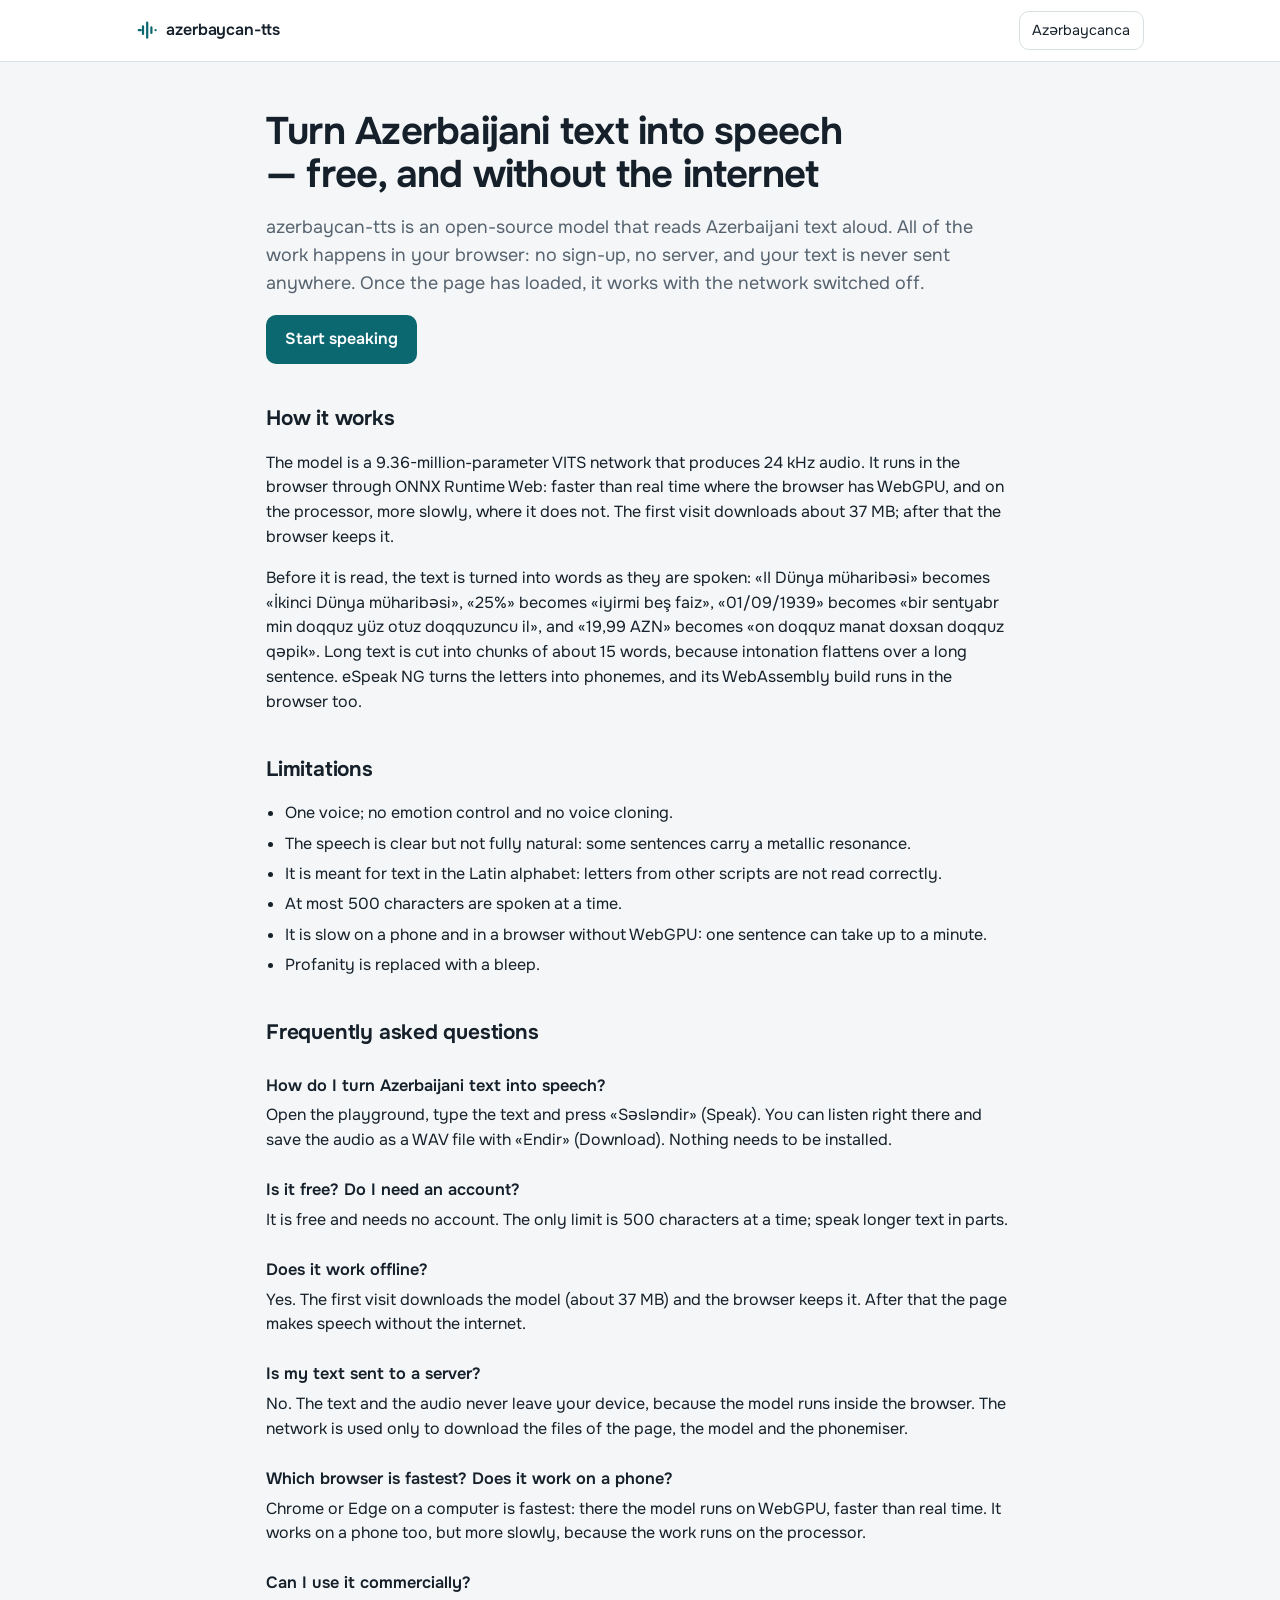
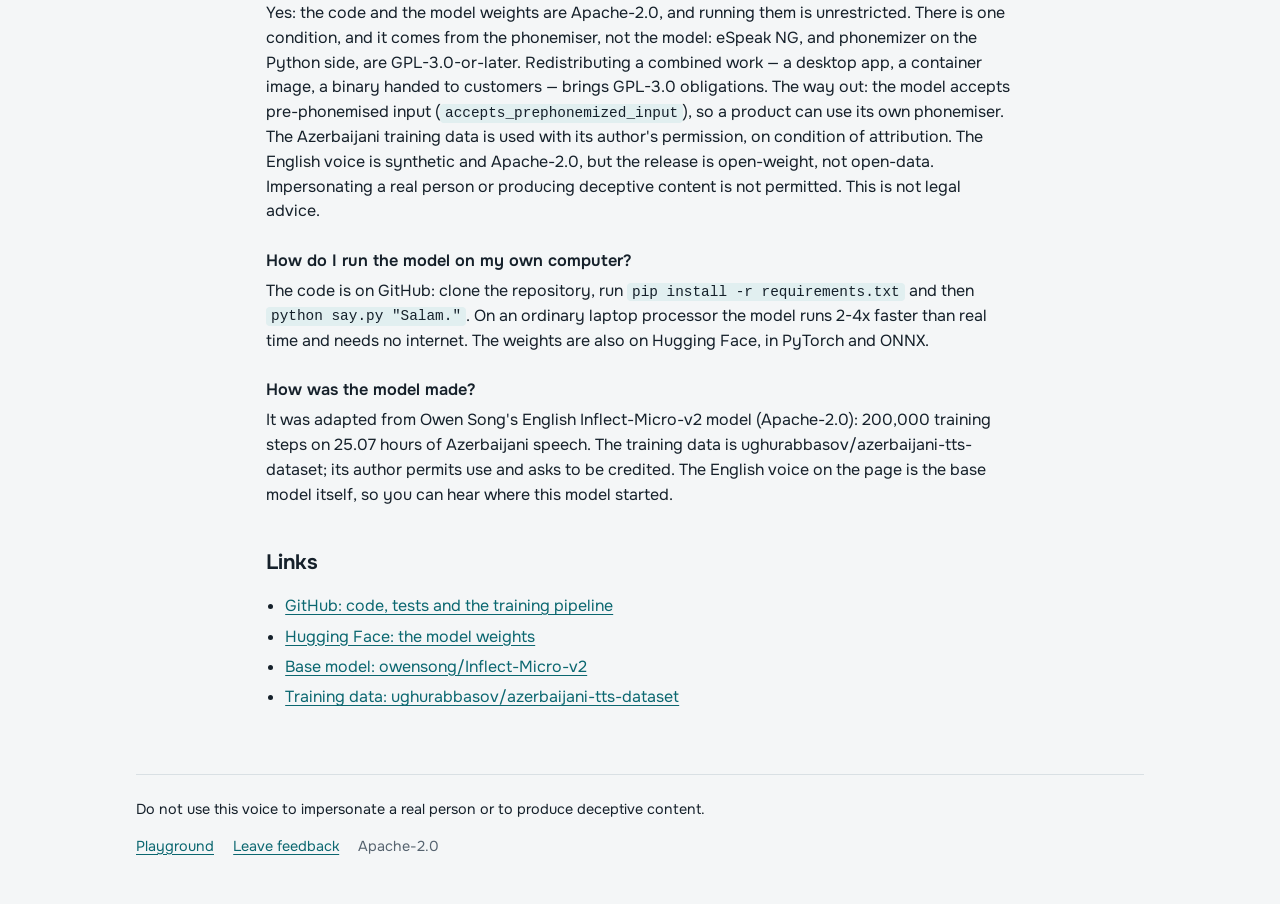
==== web/about-en.html @ 56ffc5d5 "feat(web): make the playground readable by search engines and AI crawlers Most AI crawlers run no Ja" ====
<!doctype html>
<html lang="en">
  <head>
    <meta charset="utf-8" />
    <meta name="viewport" content="width=device-width, initial-scale=1, viewport-fit=cover" />
    <title>Azerbaijani text-to-speech, free and offline: how it works</title>
    <!-- Static on purpose: most AI crawlers run no script. about.html says the
         same in Azerbaijani; tests/test_seo.mjs checks both, and the FAQ markup. -->
    <meta name="description" content="Free Azerbaijani text-to-speech that runs in your browser: how it works, whether it works offline, where your text goes, commercial use and the model's limits." />
    <link rel="canonical" href="https://ilqarrrr-inflect-micro-v2-azerbaijan.static.hf.space/about-en.html" />
    <link rel="alternate" hreflang="az" href="https://ilqarrrr-inflect-micro-v2-azerbaijan.static.hf.space/about.html" />
    <link rel="alternate" hreflang="en" href="https://ilqarrrr-inflect-micro-v2-azerbaijan.static.hf.space/about-en.html" />
    <link rel="alternate" hreflang="x-default" href="https://ilqarrrr-inflect-micro-v2-azerbaijan.static.hf.space/about.html" />
    <meta property="og:type" content="website" />
    <meta property="og:site_name" content="azerbaycan-tts" />
    <meta property="og:locale" content="en_US" />
    <meta property="og:locale:alternate" content="az_AZ" />
    <meta property="og:title" content="Azerbaijani text-to-speech, free and offline: how it works" />
    <meta property="og:description" content="Free Azerbaijani text-to-speech that runs in your browser: how it works, offline use, where your text goes and commercial use." />
    <meta property="og:url" content="https://ilqarrrr-inflect-micro-v2-azerbaijan.static.hf.space/about-en.html" />
    <meta property="og:image" content="https://cdn-thumbnails.huggingface.co/social-thumbnails/spaces/ilqarrrr/Inflect_Micro_v2_Azerbaijan.png" />
    <meta name="twitter:card" content="summary_large_image" />
    <meta name="theme-color" content="#f4f6f7" media="(prefers-color-scheme: light)" />
    <meta name="theme-color" content="#0f1519" media="(prefers-color-scheme: dark)" />
    <script src="./js/page/theme-boot.js"></script>
    <link rel="preconnect" href="https://fonts.googleapis.com" />
    <link rel="preconnect" href="https://fonts.gstatic.com" crossorigin />
    <link rel="stylesheet" href="https://fonts.googleapis.com/css2?family=Onest:wght@400;500;600;700&display=swap" />
    <link rel="stylesheet" href="./css/tokens.css" />
    <link rel="stylesheet" href="./css/page/base.css" />
    <link rel="stylesheet" href="./css/page/topbar.css" />
    <link rel="stylesheet" href="./css/page/footer.css" />
    <link rel="stylesheet" href="./css/page/about.css" />
    <link rel="icon" href="./favicon.svg" type="image/svg+xml" />
    <script type="application/ld+json">
      { "@context": "https://schema.org", "@type": "FAQPage", "inLanguage": "en", "mainEntity": [
        { "@type": "Question", "name": "How do I turn Azerbaijani text into speech?",
          "acceptedAnswer": { "@type": "Answer", "text": "Open the playground, type the text and press «Səsləndir» (Speak). You can listen right there and save the audio as a WAV file with «Endir» (Download). Nothing needs to be installed." } },
        { "@type": "Question", "name": "Is it free? Do I need an account?",
          "acceptedAnswer": { "@type": "Answer", "text": "It is free and needs no account. The only limit is 500 characters at a time; speak longer text in parts." } },
        { "@type": "Question", "name": "Does it work offline?",
          "acceptedAnswer": { "@type": "Answer", "text": "Yes. The first visit downloads the model (about 37 MB) and the browser keeps it. After that the page makes speech without the internet." } },
        { "@type": "Question", "name": "Is my text sent to a server?",
          "acceptedAnswer": { "@type": "Answer", "text": "No. The text and the audio never leave your device, because the model runs inside the browser. The network is used only to download the files of the page, the model and the phonemiser." } },
        { "@type": "Question", "name": "Which browser is fastest? Does it work on a phone?",
          "acceptedAnswer": { "@type": "Answer", "text": "Chrome or Edge on a computer is fastest: there the model runs on WebGPU, faster than real time. It works on a phone too, but more slowly, because the work runs on the processor." } },
        { "@type": "Question", "name": "Can I use it commercially?",
          "acceptedAnswer": { "@type": "Answer", "text": "Yes: the code and the model weights are Apache-2.0, and running them is unrestricted. There is one condition, and it comes from the phonemiser, not the model: eSpeak NG, and phonemizer on the Python side, are GPL-3.0-or-later. Redistributing a combined work — a desktop app, a container image, a binary handed to customers — brings GPL-3.0 obligations. The way out: the model accepts pre-phonemised input (accepts_prephonemized_input), so a product can use its own phonemiser. The Azerbaijani training data is used with its author's permission, on condition of attribution. The English voice is synthetic and Apache-2.0, but the release is open-weight, not open-data. Impersonating a real person or producing deceptive content is not permitted. This is not legal advice." } },
        { "@type": "Question", "name": "How do I run the model on my own computer?",
          "acceptedAnswer": { "@type": "Answer", "text": "The code is on GitHub: clone the repository, run pip install -r requirements.txt and then python say.py \"Salam.\". On an ordinary laptop processor the model runs 2-4x faster than real time and needs no internet. The weights are also on Hugging Face, in PyTorch and ONNX." } },
        { "@type": "Question", "name": "How was the model made?",
          "acceptedAnswer": { "@type": "Answer", "text": "It was adapted from Owen Song's English Inflect-Micro-v2 model (Apache-2.0): 200,000 training steps on 25.07 hours of Azerbaijani speech. The training data is ughurabbasov/azerbaijani-tts-dataset; its author permits use and asks to be credited. The English voice on the page is the base model itself, so you can hear where this model started." } }
      ] }
    </script>
  </head>
  <body>
    <a class="skip-link" href="#content">Skip to the content</a>

    <header class="topbar">
      <a class="brand" href="./index.html" translate="no">
        <svg class="brand-mark" viewBox="0 0 24 24" aria-hidden="true" focusable="false">
          <path d="M3 12h2M7.5 8v8M12 4v16M16.5 9v6M21 12h0" />
        </svg>
        <span class="brand-name">azerbaycan-tts</span>
      </a>
      <a class="about-lang" href="./about.html" hreflang="az" lang="az">Azərbaycanca</a>
    </header>

    <main id="content" class="about">
      <h1>Turn Azerbaijani text into speech — free, and without the internet</h1>
      <p class="lead">
        <span translate="no">azerbaycan-tts</span> is an open-source model that reads Azerbaijani text aloud. All
        of the work happens in your browser: no sign-up, no server, and your text is
        never sent anywhere. Once the page has loaded, it works with the network
        switched off.
      </p>
      <p><a class="cta" href="./index.html">Start speaking</a></p>

      <section aria-labelledby="how">
        <h2 id="how">How it works</h2>
        <p>
          The model is a 9.36-million-parameter VITS network that produces 24&nbsp;kHz audio.
          It runs in the browser through ONNX Runtime Web: faster than real time where
          the browser has WebGPU, and on the processor, more slowly, where it does not.
          The first visit downloads about 37&nbsp;MB; after that the browser keeps it.
        </p>
        <p>
          Before it is read, the text is turned into words as they are spoken: «II Dünya
          müharibəsi» becomes «İkinci Dünya müharibəsi», «25%» becomes «iyirmi beş
          faiz», «01/09/1939» becomes «bir sentyabr min doqquz yüz otuz doqquzuncu il»,
          and «19,99 AZN» becomes «on doqquz manat doxsan doqquz qəpik». Long text is cut
          into chunks of about 15 words, because intonation flattens over a long
          sentence. eSpeak NG turns the letters into phonemes, and its WebAssembly build
          runs in the browser too.
        </p>
      </section>

      <section aria-labelledby="limits">
        <h2 id="limits">Limitations</h2>
        <ul>
          <li>One voice; no emotion control and no voice cloning.</li>
          <li>The speech is clear but not fully natural: some sentences carry a metallic resonance.</li>
          <li>It is meant for text in the Latin alphabet: letters from other scripts are not read correctly.</li>
          <li>At most 500 characters are spoken at a time.</li>
          <li>It is slow on a phone and in a browser without WebGPU: one sentence can take up to a minute.</li>
          <li>Profanity is replaced with a bleep.</li>
        </ul>
      </section>

      <section id="faq" aria-labelledby="faq-title">
        <h2 id="faq-title">Frequently asked questions</h2>

        <h3>How do I turn Azerbaijani text into speech?</h3>
        <p>
          Open the playground, type the text and press «Səsləndir» (Speak). You can
          listen right there and save the audio as a WAV file with «Endir» (Download).
          Nothing needs to be installed.
        </p>

        <h3>Is it free? Do I need an account?</h3>
        <p>
          It is free and needs no account. The only limit is 500 characters at a time;
          speak longer text in parts.
        </p>

        <h3>Does it work offline?</h3>
        <p>
          Yes. The first visit downloads the model (about 37&nbsp;MB) and the browser keeps
          it. After that the page makes speech without the internet.
        </p>

        <h3>Is my text sent to a server?</h3>
        <p>
          No. The text and the audio never leave your device, because the model runs
          inside the browser. The network is used only to download the files of the
          page, the model and the phonemiser.
        </p>

        <h3>Which browser is fastest? Does it work on a phone?</h3>
        <p>
          Chrome or Edge on a computer is fastest: there the model runs on WebGPU,
          faster than real time. It works on a phone too, but more slowly, because the
          work runs on the processor.
        </p>

        <h3>Can I use it commercially?</h3>
        <p>
          Yes: the code and the model weights are Apache-2.0, and running them is
          unrestricted. There is one condition, and it comes from the phonemiser, not
          the model: eSpeak NG, and phonemizer on the Python side, are
          GPL-3.0-or-later. Redistributing a combined work — a desktop app, a container
          image, a binary handed to customers — brings GPL-3.0 obligations. The way
          out: the model accepts pre-phonemised input
          (<code translate="no">accepts_prephonemized_input</code>), so a product can use its own
          phonemiser. The Azerbaijani training data is used with its author's
          permission, on condition of attribution. The English voice is synthetic and
          Apache-2.0, but the release is open-weight, not open-data. Impersonating a
          real person or producing deceptive content is not permitted. This is not
          legal advice.
        </p>

        <h3>How do I run the model on my own computer?</h3>
        <p>
          The code is on GitHub: clone the repository, run
          <code translate="no">pip install -r requirements.txt</code> and then
          <code translate="no">python say.py "Salam."</code>. On an ordinary laptop processor the
          model runs 2-4x faster than real time and needs no internet. The weights are
          also on Hugging Face, in PyTorch and ONNX.
        </p>

        <h3>How was the model made?</h3>
        <p>
          It was adapted from Owen Song's English Inflect-Micro-v2 model (Apache-2.0):
          200,000 training steps on 25.07 hours of Azerbaijani speech. The training
          data is ughurabbasov/azerbaijani-tts-dataset; its author permits use and asks
          to be credited. The English voice on the page is the base model itself, so you
          can hear where this model started.
        </p>
      </section>

      <section aria-labelledby="links">
        <h2 id="links">Links</h2>
        <ul>
          <li><a href="https://github.com/HuseynliIlqar/Inflect_Micro_v2_Azerbaijan">GitHub: code, tests and the training pipeline</a></li>
          <li><a href="https://huggingface.co/ilqarrrr/Inflect_Micro_v2_Azerbaijan">Hugging Face: the model weights</a></li>
          <li><a href="https://huggingface.co/owensong/Inflect-Micro-v2">Base model: owensong/Inflect-Micro-v2</a></li>
          <li><a href="https://huggingface.co/datasets/ughurabbasov/azerbaijani-tts-dataset">Training data: ughurabbasov/azerbaijani-tts-dataset</a></li>
        </ul>
      </section>
    </main>

    <footer class="page-foot">
      <p>Do not use this voice to impersonate a real person or to produce deceptive content.</p>
      <p class="note links">
        <a href="./index.html">Playground</a>
        <a href="https://huggingface.co/spaces/ilqarrrr/Inflect_Micro_v2_Azerbaijan/discussions">Leave feedback</a>
        <span>Apache-2.0</span>
      </p>
    </footer>
  </body>
</html>
---- web/css/tokens.css ----
/* Design tokens: one light set, then the dark set twice -- once for a device
   in dark mode, once for a visitor who picked dark. Keep the three in sync. */

:root {
  color-scheme: light dark;

  --ink: #15202a;
  --ink-soft: #56636f;
  --paper: #f4f6f7;
  --panel: #ffffff;
  --line: #d9e0e4;
  --accent: #0b6770;
  --accent-ink: #ffffff;
  --accent-soft: #e1eff0;
  --focus: #0b6770;
  --wave-rest: #8a979f;
  /* Form fields need a 3:1 boundary (WCAG 1.4.11); --line is for dividers. */
  --field-line: #7f8c95;
  /* The mode banner: fast mode and fallbacks are warnings, not errors. */
  --warn-bg: #fff5e0;
  --warn-line: #e0a23c;
  --warn-ink: #5a3a00;
  /* The device check: green when WebGPU runs, red when one thread must do. */
  --good-bg: #e8f6ec;
  --good-line: #2f9e55;
  --good-ink: #0f4d25;
  --bad-bg: #fdecec;
  --bad-line: #d24b4b;
  --bad-ink: #6e1414;

  --radius: 10px;
  --radius-lg: 16px;
  --gap: 1rem;
  --gutter: max(16px, env(safe-area-inset-left));
  --stage: 1040px;
  --measure: 68ch;
  --font: "Onest", ui-sans-serif, system-ui, "Segoe UI", Roboto, sans-serif;
  --mono: ui-monospace, SFMono-Regular, Menlo, Consolas, monospace;
}

/* Dark follows the device unless the visitor picked light; `data-theme` is set
   by js/ui/theme.js (and js/page/theme-boot.js, before first paint). */
@media (prefers-color-scheme: dark) {
  :root:not([data-theme="light"]) {
    --ink: #e4ebee;
    --ink-soft: #93a2ad;
    --paper: #0f1519;
    --panel: #151d22;
    --line: #243038;
    --accent: #56c2c8;
    --accent-ink: #052326;
    --accent-soft: #11302f;
    --focus: #7fd3d8;
    --wave-rest: #5f707b;
    --field-line: #5f707b;
    --warn-bg: #2a2111;
    --warn-line: #9a6f22;
    --warn-ink: #f2d8a2;
    --good-bg: #10261a;
    --good-line: #2f8f52;
    --good-ink: #b6e8c6;
    --bad-bg: #2c1414;
    --bad-line: #b14545;
    --bad-ink: #f4c2c2;
  }
}

:root[data-theme="dark"] {
  color-scheme: dark;
  --ink: #e4ebee;
  --ink-soft: #93a2ad;
  --paper: #0f1519;
  --panel: #151d22;
  --line: #243038;
  --accent: #56c2c8;
  --accent-ink: #052326;
  --accent-soft: #11302f;
  --focus: #7fd3d8;
  --wave-rest: #5f707b;
  --field-line: #5f707b;
  --warn-bg: #2a2111;
  --warn-line: #9a6f22;
  --warn-ink: #f2d8a2;
  --good-bg: #10261a;
  --good-line: #2f8f52;
  --good-ink: #b6e8c6;
  --bad-bg: #2c1414;
  --bad-line: #b14545;
  --bad-ink: #f4c2c2;
}

:root[data-theme="light"] {
  color-scheme: light;
}
---- web/css/page/base.css ----
/* A quiet page with one loud thing: the waveform of what was just spoken.
   Caspian teal on cool paper; Onest for everything, monospace only where the
   text is literally machine input (the chunks, the diagnostics). */

* {
  box-sizing: border-box;
}

/* `hidden` must win over any `display` a class sets, e.g. `.ghost`. */
[hidden] {
  display: none !important;
}

body {
  margin: 0;
  touch-action: manipulation;
  -webkit-tap-highlight-color: transparent;
  padding-bottom: env(safe-area-inset-bottom);
  background: var(--paper);
  color: var(--ink);
  font: 16px/1.55 var(--font);
  -webkit-text-size-adjust: 100%;
}

h1 {
  margin: 0 0 0.4rem;
  max-width: 22ch;
  text-wrap: balance;
  font-size: clamp(1.6rem, 3.6vw, 2.4rem);
  font-weight: 650;
  line-height: 1.12;
  letter-spacing: -0.02em;
}

.section-title {
  margin: 0 0 0.9rem;
  font-size: 1.05rem;
  font-weight: 600;
  letter-spacing: -0.005em;
}

a {
  color: var(--accent);
  text-underline-offset: 0.18em;
}

a:hover {
  text-decoration-thickness: 2px;
}

:focus-visible {
  outline: 2px solid var(--focus);
  outline-offset: 2px;
}
---- web/css/page/topbar.css ----
/* -- the top bar: identity on the left, page settings on the right ----------- */

.topbar {
  display: flex;
  flex-wrap: wrap;
  gap: 0.6rem 1rem;
  align-items: center;
  justify-content: space-between;
  /* The bar spans the window; its contents line up with the stage below. */
  padding: 0.7rem max(var(--gutter), calc((100% - var(--stage)) / 2 + var(--gutter)));
  border-bottom: 1px solid var(--line);
  background: var(--panel);
}

.brand {
  display: inline-flex;
  gap: 0.5rem;
  align-items: center;
  margin: 0;
  font-weight: 600;
  letter-spacing: -0.01em;
}

.brand-mark {
  width: 1.4rem;
  height: 1.4rem;
  fill: none;
  stroke: var(--accent);
  stroke-width: 2.4;
  stroke-linecap: round;
}

.topbar-controls {
  display: flex;
  flex-wrap: wrap;
  gap: 0.5rem;
  align-items: center;
}
---- web/css/page/footer.css ----
/* The footer, the skip link, and text only a screen reader reads. */

.page-foot {
  max-width: var(--stage);
  margin: clamp(2.5rem, 6vw, 4rem) auto 0;
  padding: 1.5rem var(--gutter) 2rem;
  /* A rule as wide as the stage's content, not its padding. */
  background: linear-gradient(var(--line), var(--line)) center top /
    calc(100% - 2 * var(--gutter)) 1px no-repeat;
  font-size: 0.9rem;
  color: var(--ink-soft);
}

.page-foot > p:first-child {
  max-width: var(--measure);
  margin-top: 0;
  color: var(--ink);
}

.links {
  display: flex;
  flex-wrap: wrap;
  gap: 0.4rem 1.2rem;
}

.skip-link {
  position: absolute;
  left: -9999px;
  padding: 0.5rem 0.9rem;
  background: var(--accent);
  color: var(--accent-ink);
  border-radius: var(--radius);
}

.skip-link:focus-visible {
  left: 16px;
  top: 16px;
  z-index: 10;
}

.visually-hidden {
  position: absolute;
  width: 1px;
  height: 1px;
  padding: 0;
  margin: -1px;
  overflow: hidden;
  clip-path: inset(50%);
  white-space: nowrap;
}
---- web/css/page/about.css ----
/* The About pages: one readable column of prose under the playground's top
   bar. Linked last, after tokens, base, topbar and footer, so it only adds. */

.topbar .brand {
  color: var(--ink);
  text-decoration: none;
}

/* A jump to #faq or the skip link's #content leaves a little air above. */
.about [id] {
  scroll-margin-top: 1rem;
}

.about-lang {
  padding: 0.45rem 0.8rem;
  border: 1px solid var(--line);
  border-radius: var(--radius);
  color: inherit;
  font-size: 0.9rem;
  text-decoration: none;
}

.about {
  max-width: calc(var(--measure) + 2 * var(--gutter));
  margin: 0 auto;
  padding: clamp(1.5rem, 5vw, 3rem) var(--gutter) 0;
}

.about h1 {
  max-width: none;
  margin-bottom: 0.8rem;
}

.about h2,
.about h3 {
  text-wrap: balance;
}

.about h2 {
  margin: 2.4rem 0 0.7rem;
  font-size: 1.3rem;
  font-weight: 650;
  letter-spacing: -0.01em;
}

.about h3 {
  margin: 1.5rem 0 0.35rem;
  font-size: 1.02rem;
  font-weight: 600;
}

.about h3 + p {
  margin-top: 0;
}

.about ul {
  padding-left: 1.2rem;
}

.about li + li {
  margin-top: 0.35rem;
}

.about code {
  padding: 0.1em 0.35em;
  border-radius: 4px;
  background: var(--accent-soft);
  font-family: var(--mono);
  font-size: 0.9em;
  overflow-wrap: anywhere;
}

.lead {
  font-size: 1.12rem;
  color: var(--ink-soft);
}

.cta {
  display: inline-block;
  padding: 0.75rem 1.2rem;
  border-radius: var(--radius);
  background: var(--accent);
  color: var(--accent-ink);
  font-weight: 600;
  text-decoration: none;
}

/* Only where a pointer can hover, as on the playground. */
@media (hover: hover) {
  .about-lang:hover {
    border-color: var(--accent);
  }

  .topbar .brand:hover .brand-name {
    text-decoration: underline;
    text-underline-offset: 0.18em;
  }

  .cta:hover {
    text-decoration: underline;
  }
}
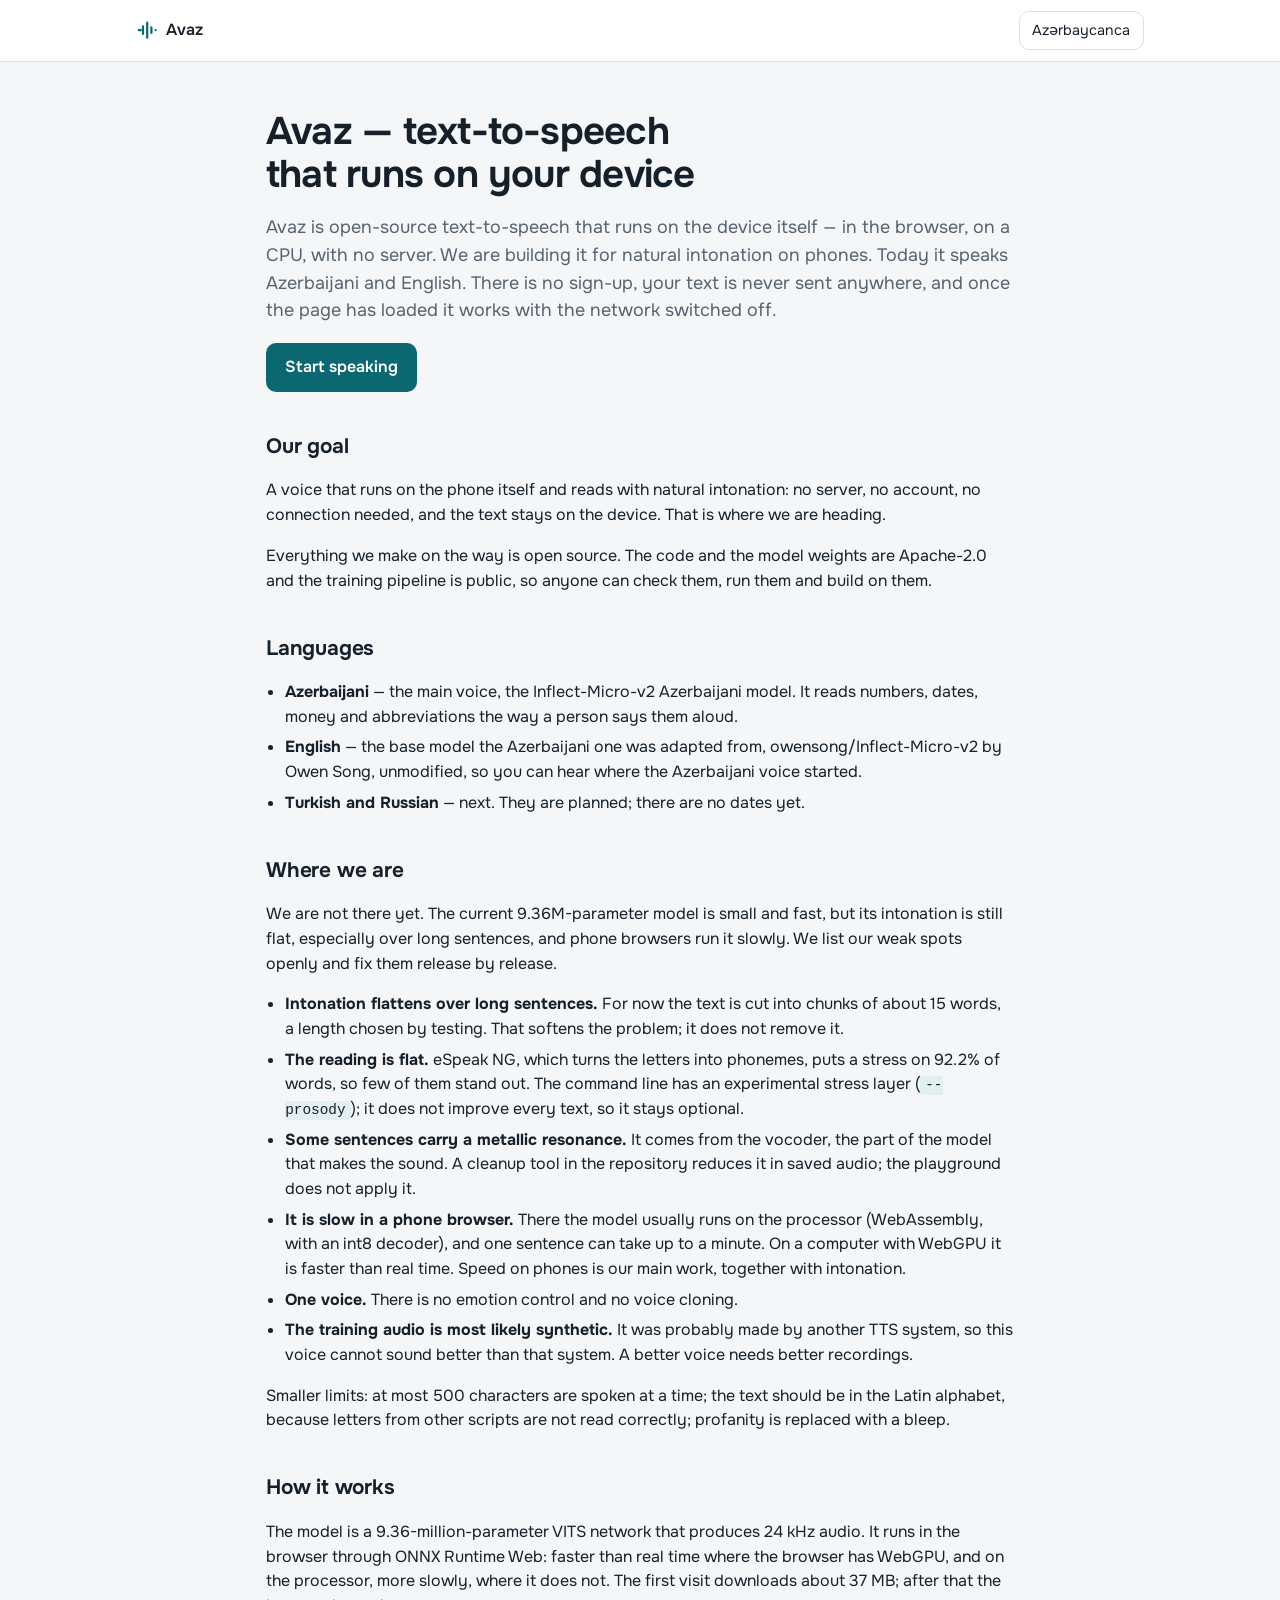
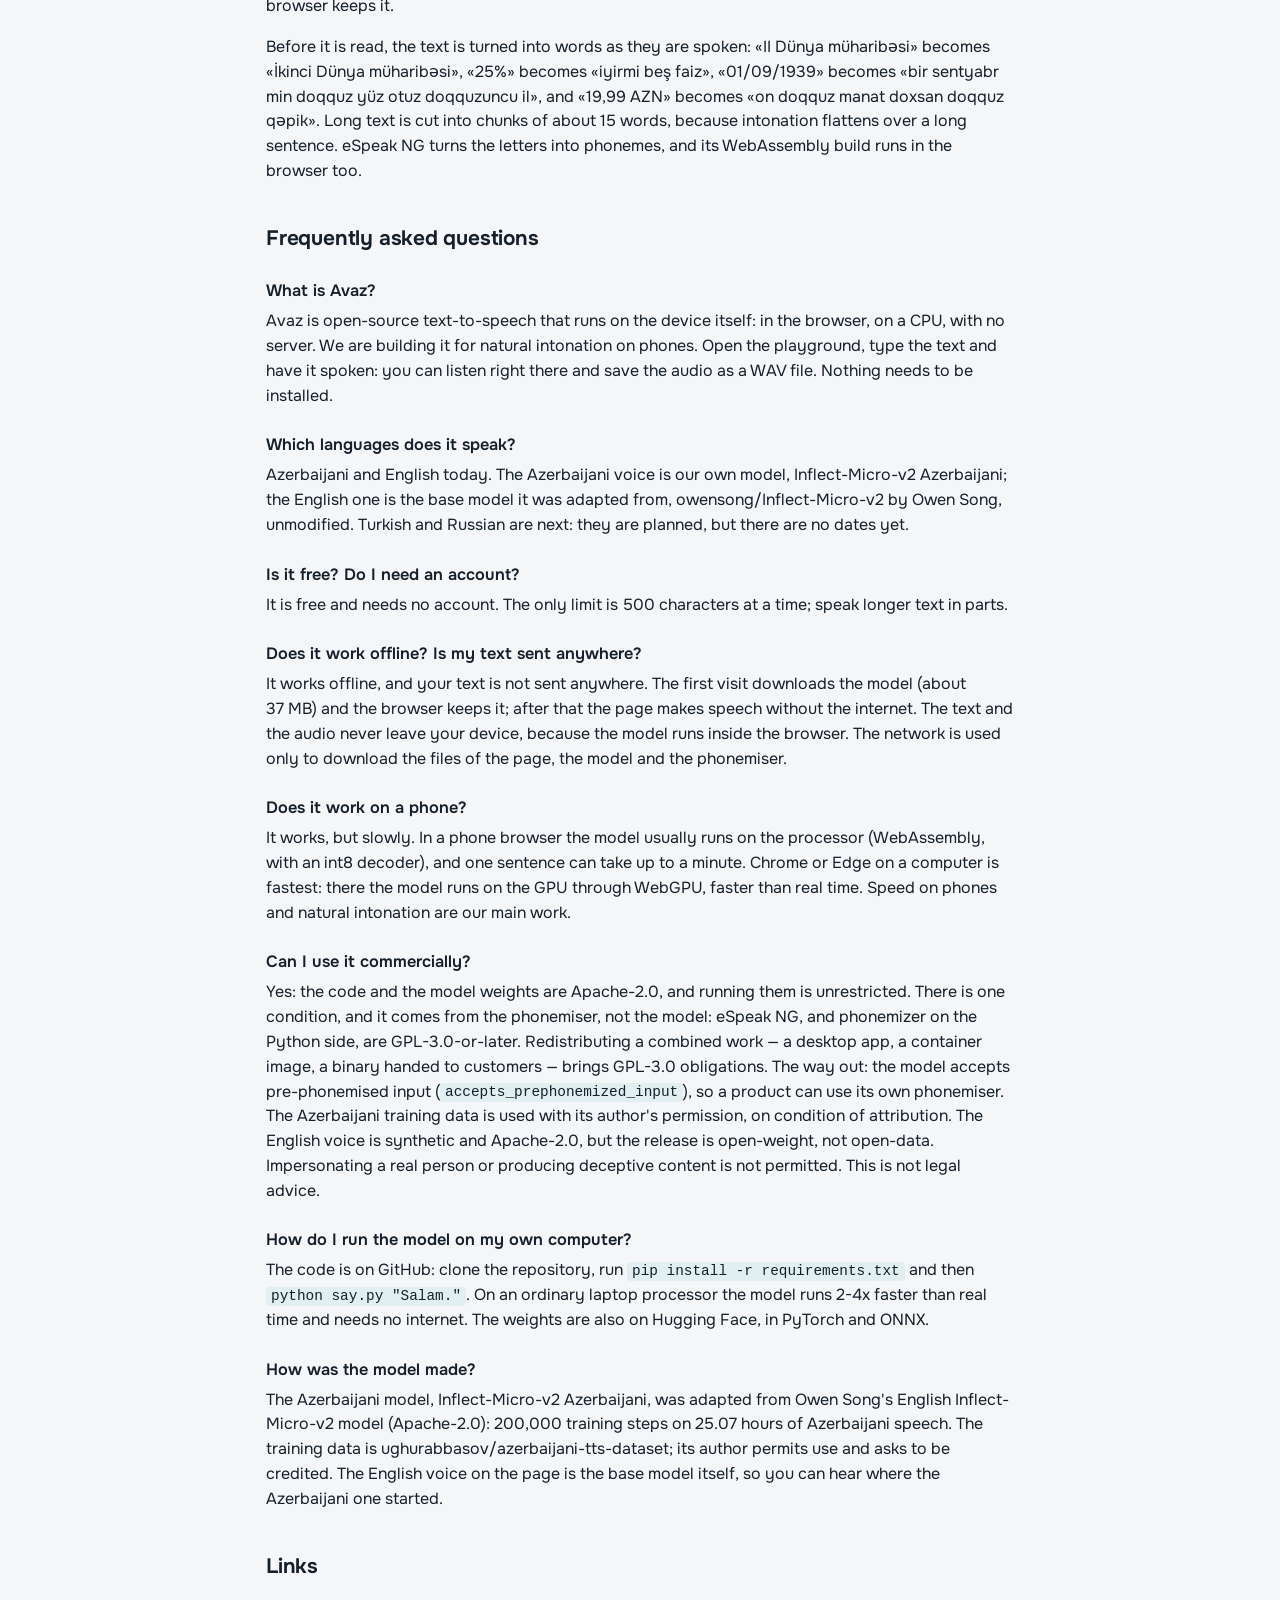
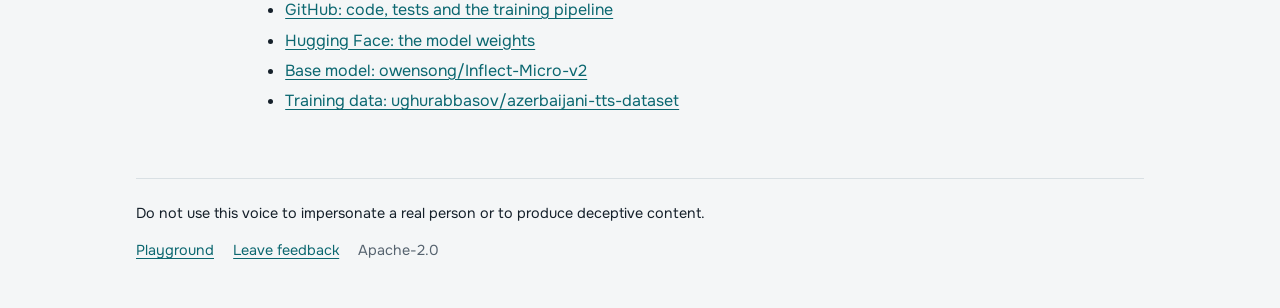
==== commit 28053bdc: "docs: present the project as Avaz, on-device TTS for phones The project now introduces itself as Ava" ====
--- a/web/about-en.html
+++ b/web/about-en.html
@@ -3,25 +3,25 @@
   <head>
     <meta charset="utf-8" />
     <meta name="viewport" content="width=device-width, initial-scale=1, viewport-fit=cover" />
-    <title>Azerbaijani text-to-speech, free and offline: how it works</title>
+    <title>Avaz — on-device text-to-speech for Azerbaijani and English</title>
     <!-- Static on purpose: most AI crawlers run no script. about.html says the
          same in Azerbaijani; tests/test_seo.mjs checks both, and the FAQ markup. -->
-    <meta name="description" content="Free Azerbaijani text-to-speech that runs in your browser: how it works, whether it works offline, where your text goes, commercial use and the model's limits." />
+    <meta name="description" content="Avaz is open-source text-to-speech that runs on your device: in the browser, on a CPU, no server. Azerbaijani and English today; Turkish and Russian next." />
     <link rel="canonical" href="https://ilqarrrr-inflect-micro-v2-azerbaijan.static.hf.space/about-en.html" />
     <link rel="alternate" hreflang="az" href="https://ilqarrrr-inflect-micro-v2-azerbaijan.static.hf.space/about.html" />
     <link rel="alternate" hreflang="en" href="https://ilqarrrr-inflect-micro-v2-azerbaijan.static.hf.space/about-en.html" />
     <link rel="alternate" hreflang="x-default" href="https://ilqarrrr-inflect-micro-v2-azerbaijan.static.hf.space/about.html" />
     <meta property="og:type" content="website" />
-    <meta property="og:site_name" content="azerbaycan-tts" />
+    <meta property="og:site_name" content="Avaz" />
     <meta property="og:locale" content="en_US" />
     <meta property="og:locale:alternate" content="az_AZ" />
-    <meta property="og:title" content="Azerbaijani text-to-speech, free and offline: how it works" />
-    <meta property="og:description" content="Free Azerbaijani text-to-speech that runs in your browser: how it works, offline use, where your text goes and commercial use." />
+    <meta property="og:title" content="Avaz — on-device text-to-speech for Azerbaijani and English" />
+    <meta property="og:description" content="Open-source text-to-speech that runs on your device, aiming at natural intonation on phones. Azerbaijani and English today; Turkish and Russian next." />
     <meta property="og:url" content="https://ilqarrrr-inflect-micro-v2-azerbaijan.static.hf.space/about-en.html" />
     <meta property="og:image" content="https://cdn-thumbnails.huggingface.co/social-thumbnails/spaces/ilqarrrr/Inflect_Micro_v2_Azerbaijan.png" />
     <meta name="twitter:card" content="summary_large_image" />
     <meta name="theme-color" content="#f4f6f7" media="(prefers-color-scheme: light)" />
-    <meta name="theme-color" content="#0f1519" media="(prefers-color-scheme: dark)" />
+    <meta name="theme-color" content="#0b1013" media="(prefers-color-scheme: dark)" />
     <script src="./js/page/theme-boot.js"></script>
     <link rel="preconnect" href="https://fonts.googleapis.com" />
     <link rel="preconnect" href="https://fonts.gstatic.com" crossorigin />
@@ -34,22 +34,22 @@
     <link rel="icon" href="./favicon.svg" type="image/svg+xml" />
     <script type="application/ld+json">
       { "@context": "https://schema.org", "@type": "FAQPage", "inLanguage": "en", "mainEntity": [
-        { "@type": "Question", "name": "How do I turn Azerbaijani text into speech?",
-          "acceptedAnswer": { "@type": "Answer", "text": "Open the playground, type the text and press «Səsləndir» (Speak). You can listen right there and save the audio as a WAV file with «Endir» (Download). Nothing needs to be installed." } },
+        { "@type": "Question", "name": "What is Avaz?",
+          "acceptedAnswer": { "@type": "Answer", "text": "Avaz is open-source text-to-speech that runs on the device itself: in the browser, on a CPU, with no server. We are building it for natural intonation on phones. Open the playground, type the text and have it spoken: you can listen right there and save the audio as a WAV file. Nothing needs to be installed." } },
+        { "@type": "Question", "name": "Which languages does it speak?",
+          "acceptedAnswer": { "@type": "Answer", "text": "Azerbaijani and English today. The Azerbaijani voice is our own model, Inflect-Micro-v2 Azerbaijani; the English one is the base model it was adapted from, owensong/Inflect-Micro-v2 by Owen Song, unmodified. Turkish and Russian are next: they are planned, but there are no dates yet." } },
         { "@type": "Question", "name": "Is it free? Do I need an account?",
           "acceptedAnswer": { "@type": "Answer", "text": "It is free and needs no account. The only limit is 500 characters at a time; speak longer text in parts." } },
-        { "@type": "Question", "name": "Does it work offline?",
-          "acceptedAnswer": { "@type": "Answer", "text": "Yes. The first visit downloads the model (about 37 MB) and the browser keeps it. After that the page makes speech without the internet." } },
-        { "@type": "Question", "name": "Is my text sent to a server?",
-          "acceptedAnswer": { "@type": "Answer", "text": "No. The text and the audio never leave your device, because the model runs inside the browser. The network is used only to download the files of the page, the model and the phonemiser." } },
-        { "@type": "Question", "name": "Which browser is fastest? Does it work on a phone?",
-          "acceptedAnswer": { "@type": "Answer", "text": "Chrome or Edge on a computer is fastest: there the model runs on WebGPU, faster than real time. It works on a phone too, but more slowly, because the work runs on the processor." } },
+        { "@type": "Question", "name": "Does it work offline? Is my text sent anywhere?",
+          "acceptedAnswer": { "@type": "Answer", "text": "It works offline, and your text is not sent anywhere. The first visit downloads the model (about 37 MB) and the browser keeps it; after that the page makes speech without the internet. The text and the audio never leave your device, because the model runs inside the browser. The network is used only to download the files of the page, the model and the phonemiser." } },
+        { "@type": "Question", "name": "Does it work on a phone?",
+          "acceptedAnswer": { "@type": "Answer", "text": "It works, but slowly. In a phone browser the model usually runs on the processor (WebAssembly, with an int8 decoder), and one sentence can take up to a minute. Chrome or Edge on a computer is fastest: there the model runs on the GPU through WebGPU, faster than real time. Speed on phones and natural intonation are our main work." } },
         { "@type": "Question", "name": "Can I use it commercially?",
           "acceptedAnswer": { "@type": "Answer", "text": "Yes: the code and the model weights are Apache-2.0, and running them is unrestricted. There is one condition, and it comes from the phonemiser, not the model: eSpeak NG, and phonemizer on the Python side, are GPL-3.0-or-later. Redistributing a combined work — a desktop app, a container image, a binary handed to customers — brings GPL-3.0 obligations. The way out: the model accepts pre-phonemised input (accepts_prephonemized_input), so a product can use its own phonemiser. The Azerbaijani training data is used with its author's permission, on condition of attribution. The English voice is synthetic and Apache-2.0, but the release is open-weight, not open-data. Impersonating a real person or producing deceptive content is not permitted. This is not legal advice." } },
         { "@type": "Question", "name": "How do I run the model on my own computer?",
           "acceptedAnswer": { "@type": "Answer", "text": "The code is on GitHub: clone the repository, run pip install -r requirements.txt and then python say.py \"Salam.\". On an ordinary laptop processor the model runs 2-4x faster than real time and needs no internet. The weights are also on Hugging Face, in PyTorch and ONNX." } },
         { "@type": "Question", "name": "How was the model made?",
-          "acceptedAnswer": { "@type": "Answer", "text": "It was adapted from Owen Song's English Inflect-Micro-v2 model (Apache-2.0): 200,000 training steps on 25.07 hours of Azerbaijani speech. The training data is ughurabbasov/azerbaijani-tts-dataset; its author permits use and asks to be credited. The English voice on the page is the base model itself, so you can hear where this model started." } }
+          "acceptedAnswer": { "@type": "Answer", "text": "The Azerbaijani model, Inflect-Micro-v2 Azerbaijani, was adapted from Owen Song's English Inflect-Micro-v2 model (Apache-2.0): 200,000 training steps on 25.07 hours of Azerbaijani speech. The training data is ughurabbasov/azerbaijani-tts-dataset; its author permits use and asks to be credited. The English voice on the page is the base model itself, so you can hear where the Azerbaijani one started." } }
       ] }
     </script>
   </head>
@@ -61,20 +61,103 @@
         <svg class="brand-mark" viewBox="0 0 24 24" aria-hidden="true" focusable="false">
           <path d="M3 12h2M7.5 8v8M12 4v16M16.5 9v6M21 12h0" />
         </svg>
-        <span class="brand-name">azerbaycan-tts</span>
+        <span class="brand-name">Avaz</span>
       </a>
       <a class="about-lang" href="./about.html" hreflang="az" lang="az">Azərbaycanca</a>
     </header>
 
     <main id="content" class="about">
-      <h1>Turn Azerbaijani text into speech — free, and without the internet</h1>
+      <h1>Avaz — text-to-speech that runs on your device</h1>
       <p class="lead">
-        <span translate="no">azerbaycan-tts</span> is an open-source model that reads Azerbaijani text aloud. All
-        of the work happens in your browser: no sign-up, no server, and your text is
-        never sent anywhere. Once the page has loaded, it works with the network
-        switched off.
+        <span translate="no">Avaz</span> is open-source text-to-speech that runs on the
+        device itself — in the browser, on a CPU, with no server. We are building it
+        for natural intonation on phones. Today it speaks Azerbaijani and English.
+        There is no sign-up, your text is never sent anywhere, and once the page has
+        loaded it works with the network switched off.
       </p>
       <p><a class="cta" href="./index.html">Start speaking</a></p>
+
+      <section aria-labelledby="goal">
+        <h2 id="goal">Our goal</h2>
+        <p>
+          A voice that runs on the phone itself and reads with natural intonation: no
+          server, no account, no connection needed, and the text stays on the device.
+          That is where we are heading.
+        </p>
+        <p>
+          Everything we make on the way is open source. The code and the model weights
+          are Apache-2.0 and the training pipeline is public, so anyone can check them,
+          run them and build on them.
+        </p>
+      </section>
+
+      <section aria-labelledby="languages">
+        <h2 id="languages">Languages</h2>
+        <ul>
+          <li>
+            <strong>Azerbaijani</strong> — the main voice, the Inflect-Micro-v2
+            Azerbaijani model. It reads numbers, dates, money and abbreviations the way
+            a person says them aloud.
+          </li>
+          <li>
+            <strong>English</strong> — the base model the Azerbaijani one was adapted
+            from, owensong/Inflect-Micro-v2 by Owen Song, unmodified, so you can hear
+            where the Azerbaijani voice started.
+          </li>
+          <li>
+            <strong>Turkish and Russian</strong> — next. They are planned; there are no
+            dates yet.
+          </li>
+        </ul>
+      </section>
+
+      <section aria-labelledby="status">
+        <h2 id="status">Where we are</h2>
+        <p>
+          We are not there yet. The current 9.36M-parameter model is small and fast,
+          but its intonation is still flat, especially over long sentences, and phone
+          browsers run it slowly. We list our weak spots openly and fix them release by
+          release.
+        </p>
+        <ul>
+          <li>
+            <strong>Intonation flattens over long sentences.</strong> For now the text is
+            cut into chunks of about 15 words, a length chosen by testing. That softens
+            the problem; it does not remove it.
+          </li>
+          <li>
+            <strong>The reading is flat.</strong> eSpeak NG, which turns the letters into
+            phonemes, puts a stress on 92.2% of words, so few of them stand out. The
+            command line has an experimental stress layer
+            (<code translate="no">--prosody</code>); it does not improve every text, so
+            it stays optional.
+          </li>
+          <li>
+            <strong>Some sentences carry a metallic resonance.</strong> It comes from the
+            vocoder, the part of the model that makes the sound. A cleanup tool in the
+            repository reduces it in saved audio; the playground does not apply it.
+          </li>
+          <li>
+            <strong>It is slow in a phone browser.</strong> There the model usually runs
+            on the processor (WebAssembly, with an int8 decoder), and one sentence can
+            take up to a minute. On a computer with WebGPU it is faster than real time.
+            Speed on phones is our main work, together with intonation.
+          </li>
+          <li>
+            <strong>One voice.</strong> There is no emotion control and no voice cloning.
+          </li>
+          <li>
+            <strong>The training audio is most likely synthetic.</strong> It was probably
+            made by another TTS system, so this voice cannot sound better than that
+            system. A better voice needs better recordings.
+          </li>
+        </ul>
+        <p>
+          Smaller limits: at most 500 characters are spoken at a time; the text should
+          be in the Latin alphabet, because letters from other scripts are not read
+          correctly; profanity is replaced with a bleep.
+        </p>
+      </section>
 
       <section aria-labelledby="how">
         <h2 id="how">How it works</h2>
@@ -95,26 +178,24 @@
         </p>
       </section>
 
-      <section aria-labelledby="limits">
-        <h2 id="limits">Limitations</h2>
-        <ul>
-          <li>One voice; no emotion control and no voice cloning.</li>
-          <li>The speech is clear but not fully natural: some sentences carry a metallic resonance.</li>
-          <li>It is meant for text in the Latin alphabet: letters from other scripts are not read correctly.</li>
-          <li>At most 500 characters are spoken at a time.</li>
-          <li>It is slow on a phone and in a browser without WebGPU: one sentence can take up to a minute.</li>
-          <li>Profanity is replaced with a bleep.</li>
-        </ul>
-      </section>
-
       <section id="faq" aria-labelledby="faq-title">
         <h2 id="faq-title">Frequently asked questions</h2>
 
-        <h3>How do I turn Azerbaijani text into speech?</h3>
-        <p>
-          Open the playground, type the text and press «Səsləndir» (Speak). You can
-          listen right there and save the audio as a WAV file with «Endir» (Download).
-          Nothing needs to be installed.
+        <h3>What is Avaz?</h3>
+        <p>
+          Avaz is open-source text-to-speech that runs on the device itself: in the
+          browser, on a CPU, with no server. We are building it for natural intonation
+          on phones. Open the playground, type the text and have it spoken: you can
+          listen right there and save the audio as a WAV file. Nothing needs to be
+          installed.
+        </p>
+
+        <h3>Which languages does it speak?</h3>
+        <p>
+          Azerbaijani and English today. The Azerbaijani voice is our own model,
+          Inflect-Micro-v2 Azerbaijani; the English one is the base model it was adapted
+          from, owensong/Inflect-Micro-v2 by Owen Song, unmodified. Turkish and Russian
+          are next: they are planned, but there are no dates yet.
         </p>
 
         <h3>Is it free? Do I need an account?</h3>
@@ -123,24 +204,22 @@
           speak longer text in parts.
         </p>
 
-        <h3>Does it work offline?</h3>
-        <p>
-          Yes. The first visit downloads the model (about 37&nbsp;MB) and the browser keeps
-          it. After that the page makes speech without the internet.
-        </p>
-
-        <h3>Is my text sent to a server?</h3>
-        <p>
-          No. The text and the audio never leave your device, because the model runs
-          inside the browser. The network is used only to download the files of the
-          page, the model and the phonemiser.
-        </p>
-
-        <h3>Which browser is fastest? Does it work on a phone?</h3>
-        <p>
-          Chrome or Edge on a computer is fastest: there the model runs on WebGPU,
-          faster than real time. It works on a phone too, but more slowly, because the
-          work runs on the processor.
+        <h3>Does it work offline? Is my text sent anywhere?</h3>
+        <p>
+          It works offline, and your text is not sent anywhere. The first visit
+          downloads the model (about 37&nbsp;MB) and the browser keeps it; after that the
+          page makes speech without the internet. The text and the audio never leave
+          your device, because the model runs inside the browser. The network is used
+          only to download the files of the page, the model and the phonemiser.
+        </p>
+
+        <h3>Does it work on a phone?</h3>
+        <p>
+          It works, but slowly. In a phone browser the model usually runs on the
+          processor (WebAssembly, with an int8 decoder), and one sentence can take up to
+          a minute. Chrome or Edge on a computer is fastest: there the model runs on the
+          GPU through WebGPU, faster than real time. Speed on phones and natural
+          intonation are our main work.
         </p>
 
         <h3>Can I use it commercially?</h3>
@@ -170,21 +249,22 @@
 
         <h3>How was the model made?</h3>
         <p>
-          It was adapted from Owen Song's English Inflect-Micro-v2 model (Apache-2.0):
-          200,000 training steps on 25.07 hours of Azerbaijani speech. The training
-          data is ughurabbasov/azerbaijani-tts-dataset; its author permits use and asks
-          to be credited. The English voice on the page is the base model itself, so you
-          can hear where this model started.
+          The Azerbaijani model, Inflect-Micro-v2 Azerbaijani, was adapted from Owen
+          Song's English Inflect-Micro-v2 model (Apache-2.0): 200,000 training steps on
+          25.07 hours of Azerbaijani speech. The training data is
+          ughurabbasov/azerbaijani-tts-dataset; its author permits use and asks to be
+          credited. The English voice on the page is the base model itself, so you can
+          hear where the Azerbaijani one started.
         </p>
       </section>
 
       <section aria-labelledby="links">
         <h2 id="links">Links</h2>
         <ul>
-          <li><a href="https://github.com/HuseynliIlqar/Inflect_Micro_v2_Azerbaijan">GitHub: code, tests and the training pipeline</a></li>
-          <li><a href="https://huggingface.co/ilqarrrr/Inflect_Micro_v2_Azerbaijan">Hugging Face: the model weights</a></li>
-          <li><a href="https://huggingface.co/owensong/Inflect-Micro-v2">Base model: owensong/Inflect-Micro-v2</a></li>
-          <li><a href="https://huggingface.co/datasets/ughurabbasov/azerbaijani-tts-dataset">Training data: ughurabbasov/azerbaijani-tts-dataset</a></li>
+          <li><a href="https://github.com/HuseynliIlqar/Inflect_Micro_v2_Azerbaijan" target="_blank" rel="noopener">GitHub: code, tests and the training pipeline</a></li>
+          <li><a href="https://huggingface.co/ilqarrrr/Inflect_Micro_v2_Azerbaijan" target="_blank" rel="noopener">Hugging Face: the model weights</a></li>
+          <li><a href="https://huggingface.co/owensong/Inflect-Micro-v2" target="_blank" rel="noopener">Base model: owensong/Inflect-Micro-v2</a></li>
+          <li><a href="https://huggingface.co/datasets/ughurabbasov/azerbaijani-tts-dataset" target="_blank" rel="noopener">Training data: ughurabbasov/azerbaijani-tts-dataset</a></li>
         </ul>
       </section>
     </main>
@@ -193,7 +273,7 @@
       <p>Do not use this voice to impersonate a real person or to produce deceptive content.</p>
       <p class="note links">
         <a href="./index.html">Playground</a>
-        <a href="https://huggingface.co/spaces/ilqarrrr/Inflect_Micro_v2_Azerbaijan/discussions">Leave feedback</a>
+        <a href="https://huggingface.co/spaces/ilqarrrr/Inflect_Micro_v2_Azerbaijan/discussions" target="_blank" rel="noopener">Leave feedback</a>
         <span>Apache-2.0</span>
       </p>
     </footer>
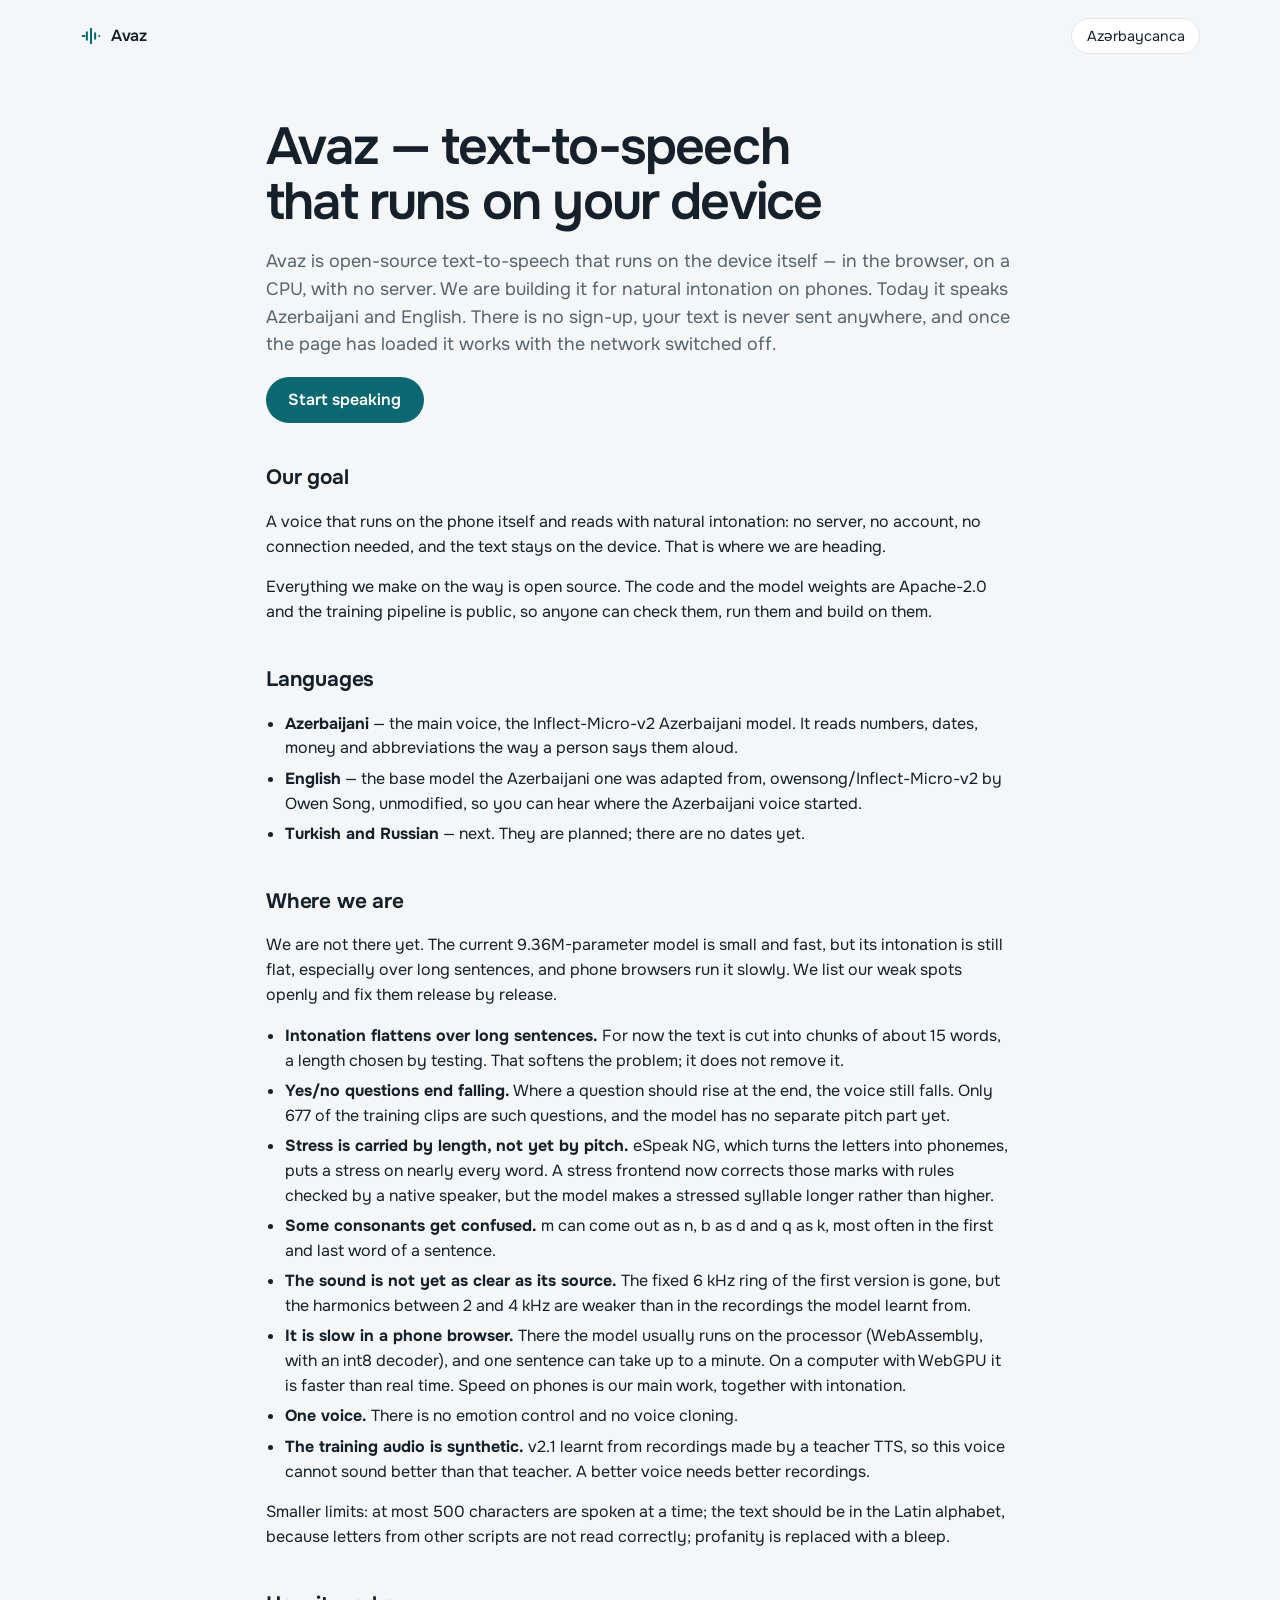
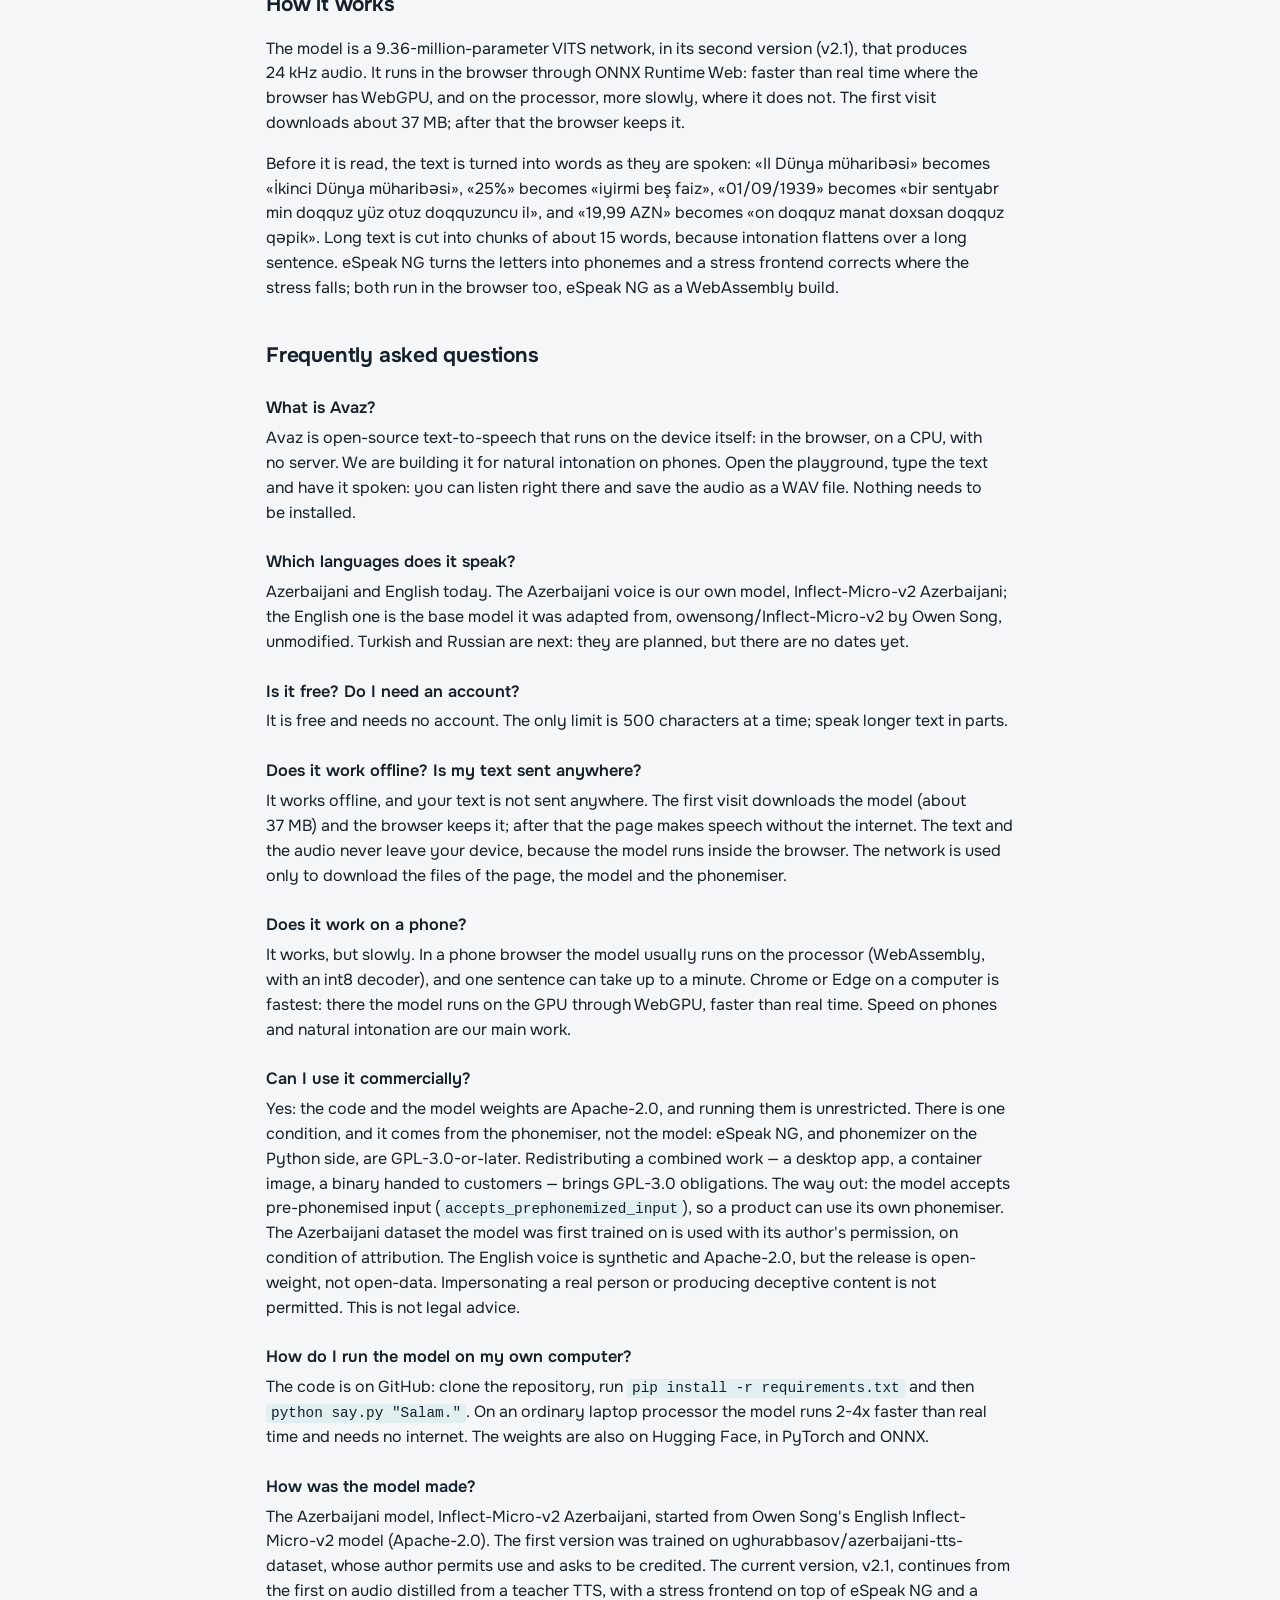
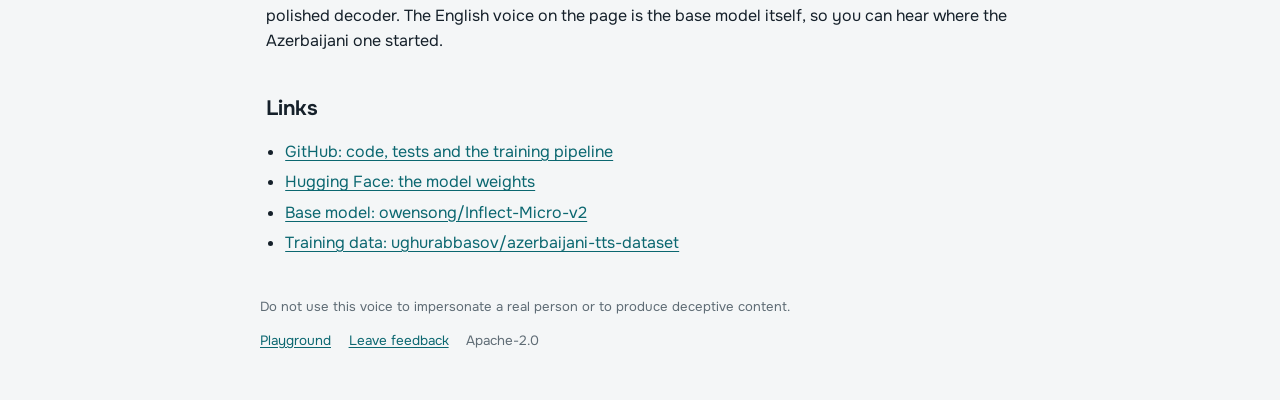
==== commit 45a04122: "docs: describe v2.1 instead of v1 READMEs, model card, Hub and Kaggle metadata, About pages, llms.tx" ====
--- a/web/about-en.html
+++ b/web/about-en.html
@@ -45,11 +45,11 @@
         { "@type": "Question", "name": "Does it work on a phone?",
           "acceptedAnswer": { "@type": "Answer", "text": "It works, but slowly. In a phone browser the model usually runs on the processor (WebAssembly, with an int8 decoder), and one sentence can take up to a minute. Chrome or Edge on a computer is fastest: there the model runs on the GPU through WebGPU, faster than real time. Speed on phones and natural intonation are our main work." } },
         { "@type": "Question", "name": "Can I use it commercially?",
-          "acceptedAnswer": { "@type": "Answer", "text": "Yes: the code and the model weights are Apache-2.0, and running them is unrestricted. There is one condition, and it comes from the phonemiser, not the model: eSpeak NG, and phonemizer on the Python side, are GPL-3.0-or-later. Redistributing a combined work — a desktop app, a container image, a binary handed to customers — brings GPL-3.0 obligations. The way out: the model accepts pre-phonemised input (accepts_prephonemized_input), so a product can use its own phonemiser. The Azerbaijani training data is used with its author's permission, on condition of attribution. The English voice is synthetic and Apache-2.0, but the release is open-weight, not open-data. Impersonating a real person or producing deceptive content is not permitted. This is not legal advice." } },
+          "acceptedAnswer": { "@type": "Answer", "text": "Yes: the code and the model weights are Apache-2.0, and running them is unrestricted. There is one condition, and it comes from the phonemiser, not the model: eSpeak NG, and phonemizer on the Python side, are GPL-3.0-or-later. Redistributing a combined work — a desktop app, a container image, a binary handed to customers — brings GPL-3.0 obligations. The way out: the model accepts pre-phonemised input (accepts_prephonemized_input), so a product can use its own phonemiser. The Azerbaijani dataset the model was first trained on is used with its author's permission, on condition of attribution. The English voice is synthetic and Apache-2.0, but the release is open-weight, not open-data. Impersonating a real person or producing deceptive content is not permitted. This is not legal advice." } },
         { "@type": "Question", "name": "How do I run the model on my own computer?",
           "acceptedAnswer": { "@type": "Answer", "text": "The code is on GitHub: clone the repository, run pip install -r requirements.txt and then python say.py \"Salam.\". On an ordinary laptop processor the model runs 2-4x faster than real time and needs no internet. The weights are also on Hugging Face, in PyTorch and ONNX." } },
         { "@type": "Question", "name": "How was the model made?",
-          "acceptedAnswer": { "@type": "Answer", "text": "The Azerbaijani model, Inflect-Micro-v2 Azerbaijani, was adapted from Owen Song's English Inflect-Micro-v2 model (Apache-2.0): 200,000 training steps on 25.07 hours of Azerbaijani speech. The training data is ughurabbasov/azerbaijani-tts-dataset; its author permits use and asks to be credited. The English voice on the page is the base model itself, so you can hear where the Azerbaijani one started." } }
+          "acceptedAnswer": { "@type": "Answer", "text": "The Azerbaijani model, Inflect-Micro-v2 Azerbaijani, started from Owen Song's English Inflect-Micro-v2 model (Apache-2.0). The first version was trained on ughurabbasov/azerbaijani-tts-dataset, whose author permits use and asks to be credited. The current version, v2.1, continues from the first on audio distilled from a teacher TTS, with a stress frontend on top of eSpeak NG and a polished decoder. The English voice on the page is the base model itself, so you can hear where the Azerbaijani one started." } }
       ] }
     </script>
   </head>
@@ -126,16 +126,24 @@
             the problem; it does not remove it.
           </li>
           <li>
-            <strong>The reading is flat.</strong> eSpeak NG, which turns the letters into
-            phonemes, puts a stress on 92.2% of words, so few of them stand out. The
-            command line has an experimental stress layer
-            (<code translate="no">--prosody</code>); it does not improve every text, so
-            it stays optional.
-          </li>
-          <li>
-            <strong>Some sentences carry a metallic resonance.</strong> It comes from the
-            vocoder, the part of the model that makes the sound. A cleanup tool in the
-            repository reduces it in saved audio; the playground does not apply it.
+            <strong>Yes/no questions end falling.</strong> Where a question should rise
+            at the end, the voice still falls. Only 677 of the training clips are such
+            questions, and the model has no separate pitch part yet.
+          </li>
+          <li>
+            <strong>Stress is carried by length, not yet by pitch.</strong> eSpeak NG,
+            which turns the letters into phonemes, puts a stress on nearly every word. A
+            stress frontend now corrects those marks with rules checked by a native
+            speaker, but the model makes a stressed syllable longer rather than higher.
+          </li>
+          <li>
+            <strong>Some consonants get confused.</strong> m can come out as n, b as d
+            and q as k, most often in the first and last word of a sentence.
+          </li>
+          <li>
+            <strong>The sound is not yet as clear as its source.</strong> The fixed
+            6&nbsp;kHz ring of the first version is gone, but the harmonics between 2
+            and 4&nbsp;kHz are weaker than in the recordings the model learnt from.
           </li>
           <li>
             <strong>It is slow in a phone browser.</strong> There the model usually runs
@@ -147,9 +155,9 @@
             <strong>One voice.</strong> There is no emotion control and no voice cloning.
           </li>
           <li>
-            <strong>The training audio is most likely synthetic.</strong> It was probably
-            made by another TTS system, so this voice cannot sound better than that
-            system. A better voice needs better recordings.
+            <strong>The training audio is synthetic.</strong> v2.1 learnt from recordings
+            made by a teacher TTS, so this voice cannot sound better than that teacher.
+            A better voice needs better recordings.
           </li>
         </ul>
         <p>
@@ -162,7 +170,8 @@
       <section aria-labelledby="how">
         <h2 id="how">How it works</h2>
         <p>
-          The model is a 9.36-million-parameter VITS network that produces 24&nbsp;kHz audio.
+          The model is a 9.36-million-parameter VITS network, in its second version
+          (v2.1), that produces 24&nbsp;kHz audio.
           It runs in the browser through ONNX Runtime Web: faster than real time where
           the browser has WebGPU, and on the processor, more slowly, where it does not.
           The first visit downloads about 37&nbsp;MB; after that the browser keeps it.
@@ -173,8 +182,9 @@
           faiz», «01/09/1939» becomes «bir sentyabr min doqquz yüz otuz doqquzuncu il»,
           and «19,99 AZN» becomes «on doqquz manat doxsan doqquz qəpik». Long text is cut
           into chunks of about 15 words, because intonation flattens over a long
-          sentence. eSpeak NG turns the letters into phonemes, and its WebAssembly build
-          runs in the browser too.
+          sentence. eSpeak NG turns the letters into phonemes and a stress frontend
+          corrects where the stress falls; both run in the browser too, eSpeak NG as a
+          WebAssembly build.
         </p>
       </section>
 
@@ -231,8 +241,9 @@
           image, a binary handed to customers — brings GPL-3.0 obligations. The way
           out: the model accepts pre-phonemised input
           (<code translate="no">accepts_prephonemized_input</code>), so a product can use its own
-          phonemiser. The Azerbaijani training data is used with its author's
-          permission, on condition of attribution. The English voice is synthetic and
+          phonemiser. The Azerbaijani dataset the model was first trained on is used
+          with its author's permission, on condition of attribution. The English voice
+          is synthetic and
           Apache-2.0, but the release is open-weight, not open-data. Impersonating a
           real person or producing deceptive content is not permitted. This is not
           legal advice.
@@ -249,12 +260,13 @@
 
         <h3>How was the model made?</h3>
         <p>
-          The Azerbaijani model, Inflect-Micro-v2 Azerbaijani, was adapted from Owen
-          Song's English Inflect-Micro-v2 model (Apache-2.0): 200,000 training steps on
-          25.07 hours of Azerbaijani speech. The training data is
-          ughurabbasov/azerbaijani-tts-dataset; its author permits use and asks to be
-          credited. The English voice on the page is the base model itself, so you can
-          hear where the Azerbaijani one started.
+          The Azerbaijani model, Inflect-Micro-v2 Azerbaijani, started from Owen Song's
+          English Inflect-Micro-v2 model (Apache-2.0). The first version was trained on
+          ughurabbasov/azerbaijani-tts-dataset, whose author permits use and asks to be
+          credited. The current version, v2.1, continues from the first on audio
+          distilled from a teacher TTS, with a stress frontend on top of eSpeak NG and
+          a polished decoder. The English voice on the page is the base model itself,
+          so you can hear where the Azerbaijani one started.
         </p>
       </section>
 
--- a/web/css/tokens.css
+++ b/web/css/tokens.css
@@ -1,21 +1,32 @@
 /* Design tokens: one light set, then the dark set twice -- once for a device
-   in dark mode, once for a visitor who picked dark. Keep the three in sync. */
+   in dark mode, once for a visitor who picked dark. Keep the three in sync.
+   Text colours are measured: --ink-soft and --faint keep 4.5:1 on --paper,
+   --panel and --raise in both themes; --field-line and --wave-rest keep 3:1. */
 
 :root {
   color-scheme: light dark;
 
+  --paper: #f4f6f7;
+  --panel: #ffffff;
+  --raise: #eef2f4;
+  --line: #e1e7ea;
+  --line-strong: #b9c4ca;
   --ink: #15202a;
   --ink-soft: #56636f;
-  --paper: #f4f6f7;
-  --panel: #ffffff;
-  --line: #d9e0e4;
+  --faint: #5f6c75;
   --accent: #0b6770;
+  --accent-2: #5cc6b4;
   --accent-ink: #ffffff;
   --accent-soft: #e1eff0;
+  /* Text on --accent-2 (the "Ready" button): dark in both themes. */
+  --on-accent-2: #052326;
   --focus: #0b6770;
-  --wave-rest: #8a979f;
-  /* Form fields need a 3:1 boundary (WCAG 1.4.11); --line is for dividers. */
+  --wave-rest: #84919a;
   --field-line: #7f8c95;
+  --dot-good: #2f9e55;
+  --dot-warn: #c98a1e;
+  --dot-bad: #d24b4b;
+  --shadow-card: 0 30px 60px -40px rgb(21 32 42 / 0.22);
   /* The mode banner: fast mode and fallbacks are warnings, not errors. */
   --warn-bg: #fff5e0;
   --warn-line: #e0a23c;
@@ -30,29 +41,39 @@
 
   --radius: 10px;
   --radius-lg: 16px;
+  --radius-xl: 24px;
   --gap: 1rem;
-  --gutter: max(16px, env(safe-area-inset-left));
-  --stage: 1040px;
+  --gutter: max(16px, env(safe-area-inset-left), env(safe-area-inset-right));
+  --frame: 1120px;
+  --stage: 760px;
   --measure: 68ch;
   --font: "Onest", ui-sans-serif, system-ui, "Segoe UI", Roboto, sans-serif;
-  --mono: ui-monospace, SFMono-Regular, Menlo, Consolas, monospace;
+  --mono: "Geist Mono", ui-monospace, SFMono-Regular, Menlo, Consolas, monospace;
 }
 
 /* Dark follows the device unless the visitor picked light; `data-theme` is set
    by js/ui/theme.js (and js/page/theme-boot.js, before first paint). */
 @media (prefers-color-scheme: dark) {
   :root:not([data-theme="light"]) {
-    --ink: #e4ebee;
-    --ink-soft: #93a2ad;
-    --paper: #0f1519;
-    --panel: #151d22;
-    --line: #243038;
+    --paper: #0b1013;
+    --panel: #11181c;
+    --raise: #172127;
+    --line: #1f2a31;
+    --line-strong: #34434c;
+    --ink: #e6eef0;
+    --ink-soft: #9aa9b3;
+    --faint: #7e8f99;
     --accent: #56c2c8;
+    --accent-2: #a7ecd2;
     --accent-ink: #052326;
-    --accent-soft: #11302f;
+    --accent-soft: #13292c;
     --focus: #7fd3d8;
-    --wave-rest: #5f707b;
-    --field-line: #5f707b;
+    --wave-rest: #5a6b76;
+    --field-line: #5a6b76;
+    --dot-good: #4fd18b;
+    --dot-warn: #e7b04a;
+    --dot-bad: #e06464;
+    --shadow-card: inset 0 1px 0 rgb(255 255 255 / 0.03), 0 30px 60px -40px rgb(0 0 0 / 0.5);
     --warn-bg: #2a2111;
     --warn-line: #9a6f22;
     --warn-ink: #f2d8a2;
@@ -67,17 +88,25 @@
 
 :root[data-theme="dark"] {
   color-scheme: dark;
-  --ink: #e4ebee;
-  --ink-soft: #93a2ad;
-  --paper: #0f1519;
-  --panel: #151d22;
-  --line: #243038;
+  --paper: #0b1013;
+  --panel: #11181c;
+  --raise: #172127;
+  --line: #1f2a31;
+  --line-strong: #34434c;
+  --ink: #e6eef0;
+  --ink-soft: #9aa9b3;
+  --faint: #7e8f99;
   --accent: #56c2c8;
+  --accent-2: #a7ecd2;
   --accent-ink: #052326;
-  --accent-soft: #11302f;
+  --accent-soft: #13292c;
   --focus: #7fd3d8;
-  --wave-rest: #5f707b;
-  --field-line: #5f707b;
+  --wave-rest: #5a6b76;
+  --field-line: #5a6b76;
+  --dot-good: #4fd18b;
+  --dot-warn: #e7b04a;
+  --dot-bad: #e06464;
+  --shadow-card: inset 0 1px 0 rgb(255 255 255 / 0.03), 0 30px 60px -40px rgb(0 0 0 / 0.5);
   --warn-bg: #2a2111;
   --warn-line: #9a6f22;
   --warn-ink: #f2d8a2;
--- a/web/css/page/base.css
+++ b/web/css/page/base.css
@@ -1,6 +1,6 @@
-/* A quiet page with one loud thing: the waveform of what was just spoken.
-   Caspian teal on cool paper; Onest for everything, monospace only where the
-   text is literally machine input (the chunks, the diagnostics). */
+/* A dark, quiet page with one living thing: the orb that speaks. Caspian
+   teal on deep slate (or cool paper in light); Onest for words, Geist Mono for
+   anything that is a number, a measurement or machine output. */
 
 * {
   box-sizing: border-box;
@@ -11,32 +11,35 @@
   display: none !important;
 }
 
+html {
+  background: var(--paper);
+  -webkit-text-size-adjust: 100%;
+}
+
 body {
   margin: 0;
+  min-height: 100vh;
   touch-action: manipulation;
   -webkit-tap-highlight-color: transparent;
+  -webkit-font-smoothing: antialiased;
   padding-bottom: env(safe-area-inset-bottom);
   background: var(--paper);
   color: var(--ink);
   font: 16px/1.55 var(--font);
-  -webkit-text-size-adjust: 100%;
+  overflow-wrap: break-word;
 }
 
 h1 {
-  margin: 0 0 0.4rem;
-  max-width: 22ch;
+  margin: 0;
   text-wrap: balance;
-  font-size: clamp(1.6rem, 3.6vw, 2.4rem);
-  font-weight: 650;
-  line-height: 1.12;
-  letter-spacing: -0.02em;
+  font-size: clamp(2rem, 5.4vw, 3.25rem);
+  font-weight: 600;
+  line-height: 1.06;
+  letter-spacing: -0.035em;
 }
 
-.section-title {
-  margin: 0 0 0.9rem;
-  font-size: 1.05rem;
-  font-weight: 600;
-  letter-spacing: -0.005em;
+h2 {
+  text-wrap: balance;
 }
 
 a {
@@ -52,3 +55,23 @@
   outline: 2px solid var(--focus);
   outline-offset: 2px;
 }
+
+::selection {
+  background: var(--accent);
+  color: var(--accent-ink);
+}
+
+/* A small caps-and-mono label over a section: "RESULT", "THIS SESSION". */
+.section-label {
+  margin: 0;
+  font: 500 0.72rem/1.4 var(--mono);
+  letter-spacing: 0.08em;
+  text-transform: uppercase;
+  color: var(--faint);
+}
+
+.note {
+  margin: 0.6rem 0 0;
+  font-size: 0.84rem;
+  color: var(--ink-soft);
+}
--- a/web/css/page/topbar.css
+++ b/web/css/page/topbar.css
@@ -1,4 +1,4 @@
-/* -- the top bar: identity on the left, page settings on the right ----------- */
+/* -- the top bar: the name on the left, language, theme, source and device on the right */
 
 .topbar {
   display: flex;
@@ -6,27 +6,30 @@
   gap: 0.6rem 1rem;
   align-items: center;
   justify-content: space-between;
-  /* The bar spans the window; its contents line up with the stage below. */
-  padding: 0.7rem max(var(--gutter), calc((100% - var(--stage)) / 2 + var(--gutter)));
-  border-bottom: 1px solid var(--line);
-  background: var(--panel);
+  max-width: calc(var(--frame) + 2 * var(--gutter));
+  margin: 0 auto;
+  padding: 1rem var(--gutter);
 }
 
 .brand {
   display: inline-flex;
-  gap: 0.5rem;
+  gap: 0.55rem;
   align-items: center;
+  min-height: 40px;
   margin: 0;
+  color: var(--ink);
   font-weight: 600;
+  font-size: 1rem;
   letter-spacing: -0.01em;
+  text-decoration: none;
 }
 
 .brand-mark {
-  width: 1.4rem;
-  height: 1.4rem;
+  width: 22px;
+  height: 22px;
   fill: none;
   stroke: var(--accent);
-  stroke-width: 2.4;
+  stroke-width: 2.2;
   stroke-linecap: round;
 }
 
@@ -35,4 +38,22 @@
   flex-wrap: wrap;
   gap: 0.5rem;
   align-items: center;
+  justify-content: flex-end;
 }
+
+/* The theme button shows where a click goes: a moon on a light page. */
+#theme-toggle .icon-sun,
+#theme-toggle[data-next="light"] .icon-moon {
+  display: none;
+}
+
+#theme-toggle[data-next="light"] .icon-sun {
+  display: block;
+}
+
+@media (hover: hover) {
+  .brand:hover .brand-name {
+    text-decoration: underline;
+    text-underline-offset: 0.2em;
+  }
+}
--- a/web/css/page/footer.css
+++ b/web/css/page/footer.css
@@ -1,41 +1,42 @@
 /* The footer, the skip link, and text only a screen reader reads. */
 
 .page-foot {
-  max-width: var(--stage);
-  margin: clamp(2.5rem, 6vw, 4rem) auto 0;
-  padding: 1.5rem var(--gutter) 2rem;
-  /* A rule as wide as the stage's content, not its padding. */
-  background: linear-gradient(var(--line), var(--line)) center top /
-    calc(100% - 2 * var(--gutter)) 1px no-repeat;
-  font-size: 0.9rem;
-  color: var(--ink-soft);
+  max-width: calc(var(--stage) + 2 * var(--gutter));
+  margin: 0 auto;
+  padding: 1.5rem var(--gutter) 3rem;
+  font-size: 0.82rem;
+  line-height: 1.6;
+  color: var(--faint);
 }
 
 .page-foot > p:first-child {
-  max-width: var(--measure);
   margin-top: 0;
-  color: var(--ink);
+  text-wrap: pretty;
+}
+
+.page-foot .note {
+  color: var(--faint);
 }
 
 .links {
   display: flex;
   flex-wrap: wrap;
-  gap: 0.4rem 1.2rem;
+  gap: 0.2rem 1.1rem;
 }
 
 .skip-link {
   position: absolute;
   left: -9999px;
+  z-index: 10;
   padding: 0.5rem 0.9rem;
+  border-radius: var(--radius);
   background: var(--accent);
   color: var(--accent-ink);
-  border-radius: var(--radius);
 }
 
 .skip-link:focus-visible {
   left: 16px;
   top: 16px;
-  z-index: 10;
 }
 
 .visually-hidden {
--- a/web/css/page/about.css
+++ b/web/css/page/about.css
@@ -12,9 +12,13 @@
 }
 
 .about-lang {
-  padding: 0.45rem 0.8rem;
+  display: inline-flex;
+  align-items: center;
+  min-height: 36px;
+  padding: 0 0.9rem;
   border: 1px solid var(--line);
-  border-radius: var(--radius);
+  border-radius: 999px;
+  background: var(--panel);
   color: inherit;
   font-size: 0.9rem;
   text-decoration: none;
@@ -73,12 +77,20 @@
 .lead {
   font-size: 1.12rem;
   color: var(--ink-soft);
+  text-wrap: pretty;
+}
+
+.about p,
+.about li {
+  text-wrap: pretty;
 }
 
 .cta {
-  display: inline-block;
-  padding: 0.75rem 1.2rem;
-  border-radius: var(--radius);
+  display: inline-flex;
+  align-items: center;
+  min-height: 46px;
+  padding: 0 1.4rem;
+  border-radius: 999px;
   background: var(--accent);
   color: var(--accent-ink);
   font-weight: 600;
